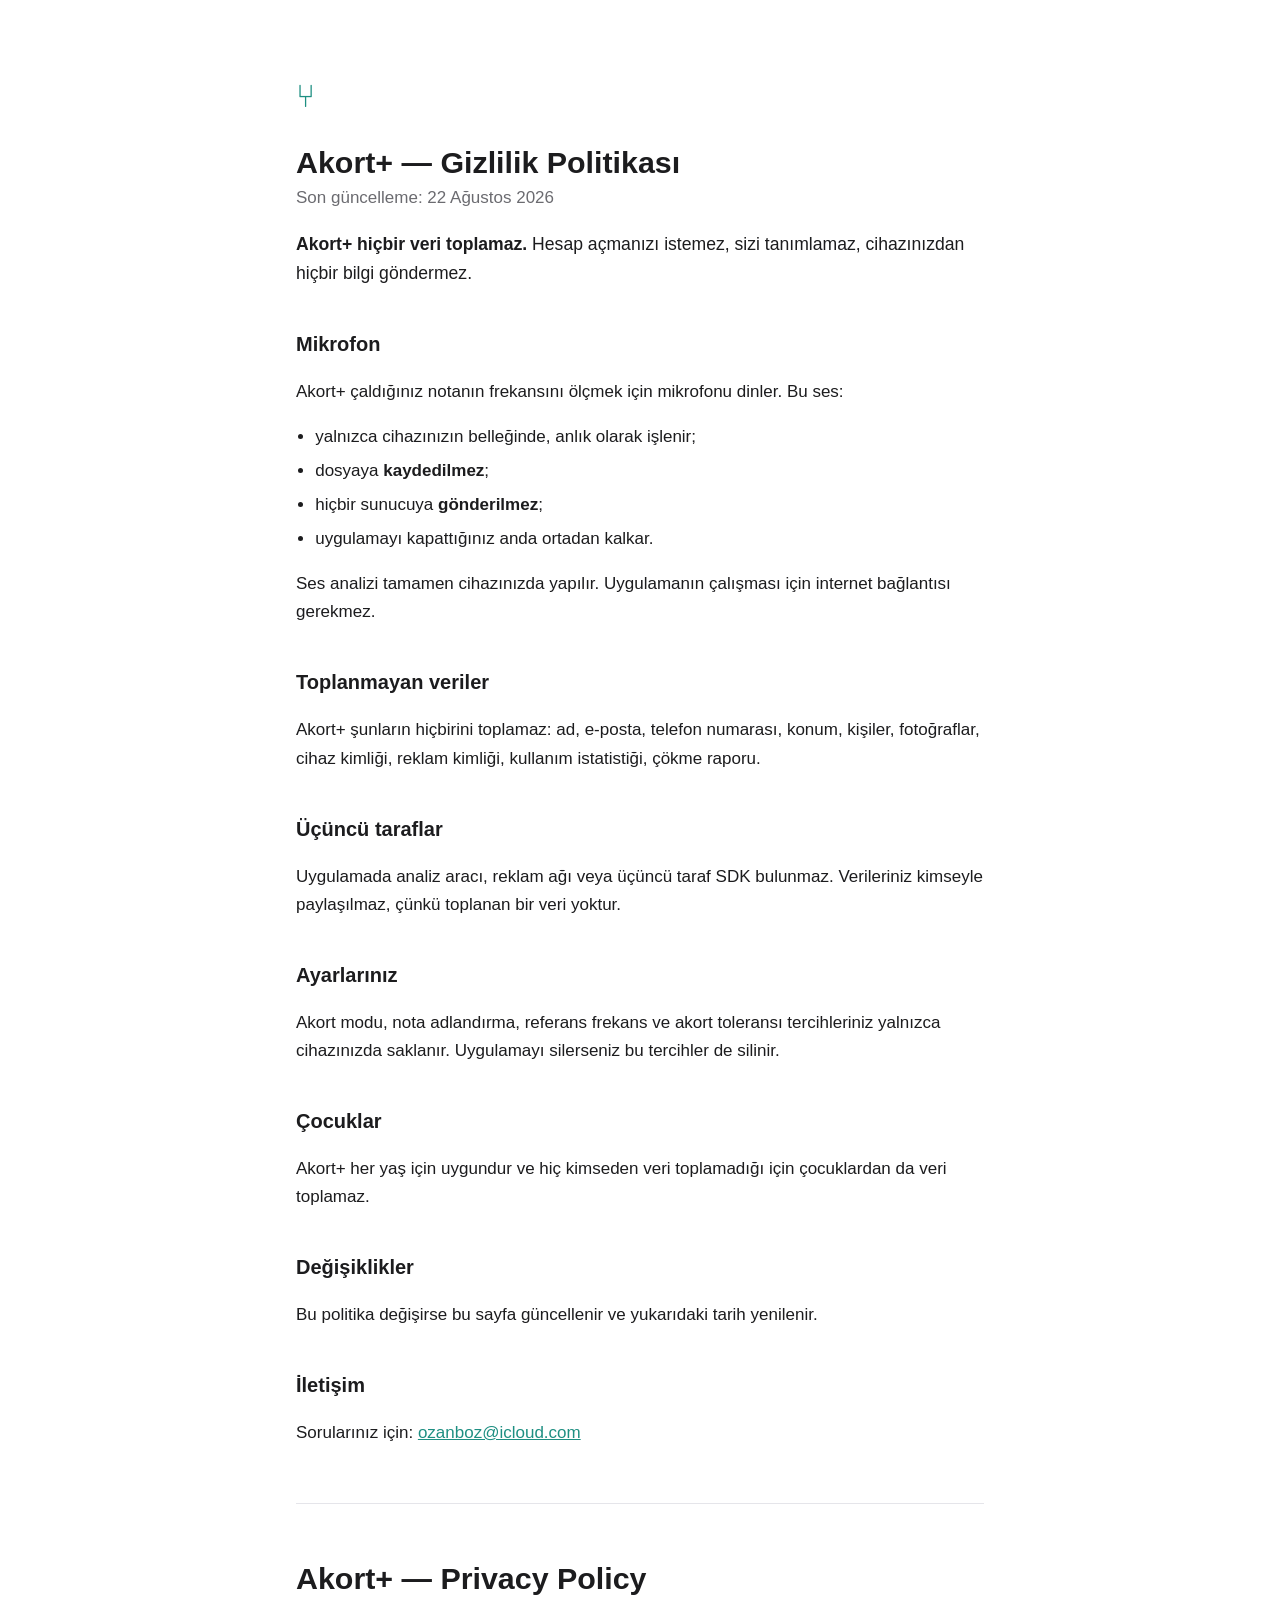
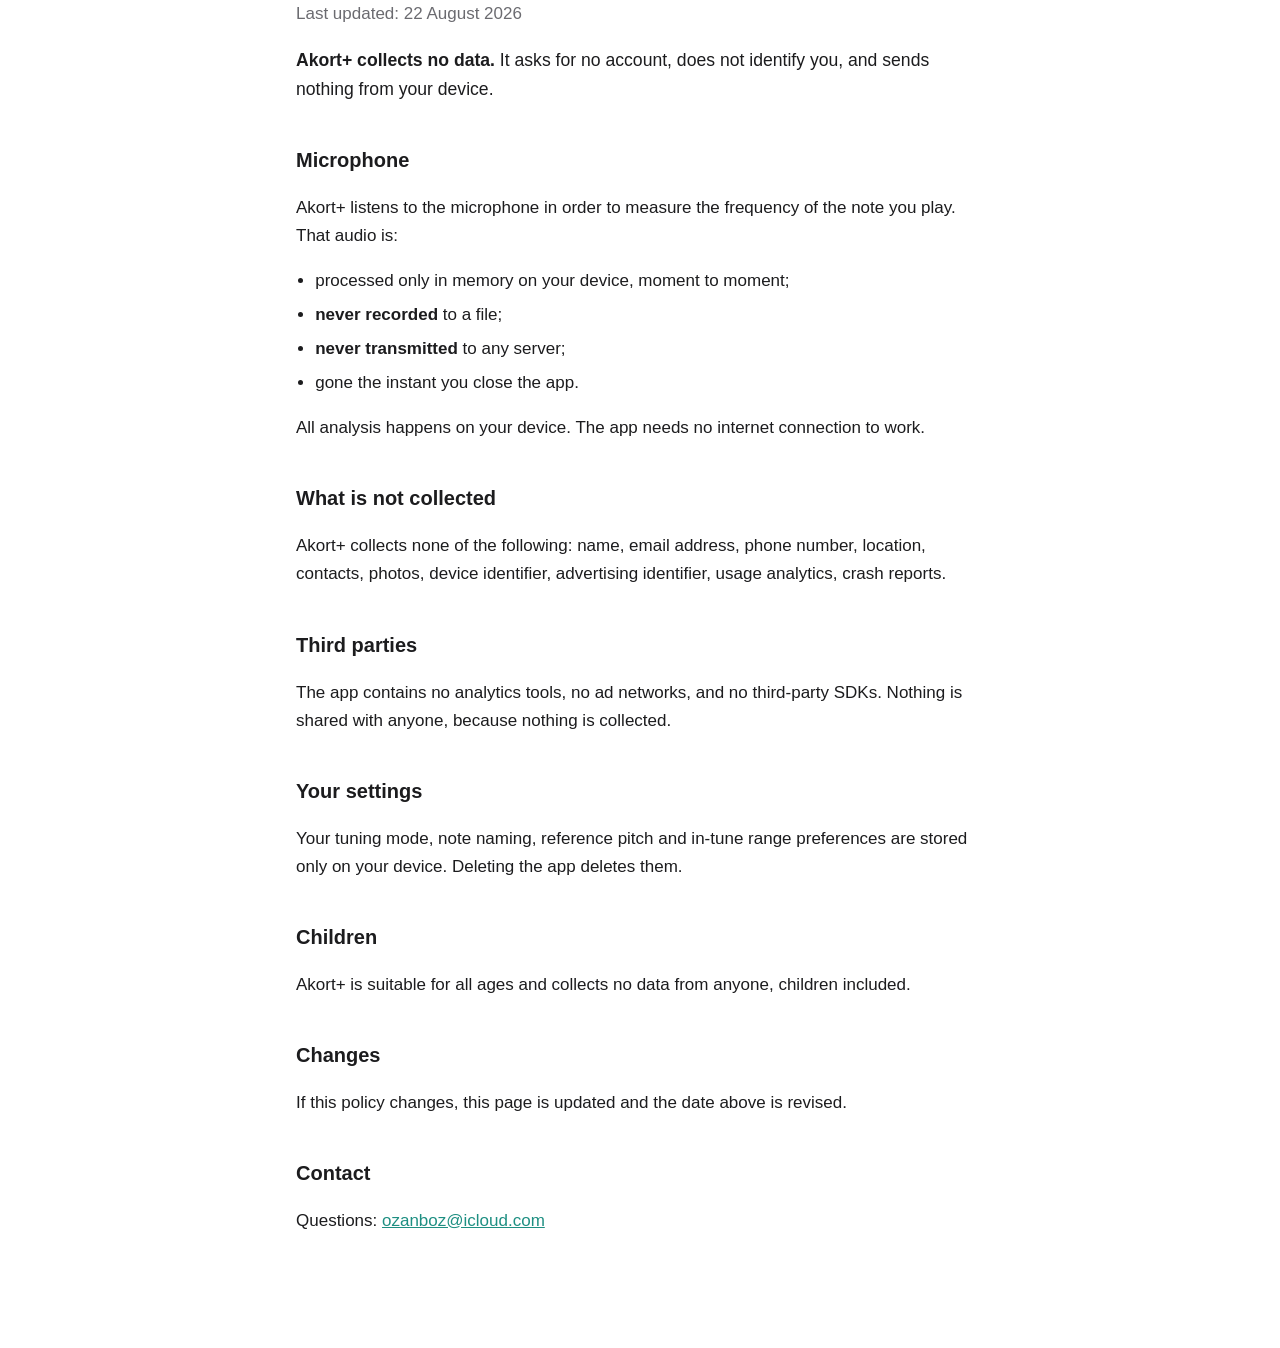
==== index.html @ bc7a1dbe "Add Akort+ privacy policy page" ====
<!DOCTYPE html>
<html lang="tr">
<head>
<meta charset="utf-8">
<meta name="viewport" content="width=device-width, initial-scale=1">
<title>Akort+ — Gizlilik Politikası / Privacy Policy</title>
<style>
  :root {
    --accent: #1e8f82;
    --text: #1c1c1e;
    --muted: #6b6b70;
    --bg: #ffffff;
    --rule: #e5e5ea;
  }
  @media (prefers-color-scheme: dark) {
    :root { --text: #f2f2f7; --muted: #a1a1a6; --bg: #1c1c1e; --rule: #38383a; }
  }
  * { box-sizing: border-box; }
  body {
    margin: 0 auto; padding: 48px 24px 96px; max-width: 46rem;
    background: var(--bg); color: var(--text);
    font: 17px/1.65 -apple-system, BlinkMacSystemFont, "Segoe UI", Roboto, sans-serif;
  }
  h1 { font-size: 1.9rem; line-height: 1.2; margin: 0 0 4px; }
  h2 { font-size: 1.25rem; margin: 40px 0 8px; }
  .sub { color: var(--muted); margin: 0 0 8px; }
  .lede { font-size: 1.1rem; }
  hr { border: 0; border-top: 1px solid var(--rule); margin: 56px 0; }
  a { color: var(--accent); }
  ul { padding-left: 1.2rem; }
  li { margin: 6px 0; }
  .fork { color: var(--accent); font-size: 2rem; line-height: 1; }
</style>
</head>
<body>

<p class="fork">⑂</p>

<h1>Akort+ — Gizlilik Politikası</h1>
<p class="sub">Son güncelleme: 22 Ağustos 2026</p>

<p class="lede"><strong>Akort+ hiçbir veri toplamaz.</strong> Hesap açmanızı istemez, sizi tanımlamaz, cihazınızdan hiçbir bilgi göndermez.</p>

<h2>Mikrofon</h2>
<p>Akort+ çaldığınız notanın frekansını ölçmek için mikrofonu dinler. Bu ses:</p>
<ul>
  <li>yalnızca cihazınızın belleğinde, anlık olarak işlenir;</li>
  <li>dosyaya <strong>kaydedilmez</strong>;</li>
  <li>hiçbir sunucuya <strong>gönderilmez</strong>;</li>
  <li>uygulamayı kapattığınız anda ortadan kalkar.</li>
</ul>
<p>Ses analizi tamamen cihazınızda yapılır. Uygulamanın çalışması için internet bağlantısı gerekmez.</p>

<h2>Toplanmayan veriler</h2>
<p>Akort+ şunların hiçbirini toplamaz: ad, e-posta, telefon numarası, konum, kişiler, fotoğraflar, cihaz kimliği, reklam kimliği, kullanım istatistiği, çökme raporu.</p>

<h2>Üçüncü taraflar</h2>
<p>Uygulamada analiz aracı, reklam ağı veya üçüncü taraf SDK bulunmaz. Verileriniz kimseyle paylaşılmaz, çünkü toplanan bir veri yoktur.</p>

<h2>Ayarlarınız</h2>
<p>Akort modu, nota adlandırma, referans frekans ve akort toleransı tercihleriniz yalnızca cihazınızda saklanır. Uygulamayı silerseniz bu tercihler de silinir.</p>

<h2>Çocuklar</h2>
<p>Akort+ her yaş için uygundur ve hiç kimseden veri toplamadığı için çocuklardan da veri toplamaz.</p>

<h2>Değişiklikler</h2>
<p>Bu politika değişirse bu sayfa güncellenir ve yukarıdaki tarih yenilenir.</p>

<h2>İletişim</h2>
<p>Sorularınız için: <a href="mailto:ozanboz@icloud.com">ozanboz@icloud.com</a></p>

<hr>

<h1 lang="en">Akort+ — Privacy Policy</h1>
<p class="sub" lang="en">Last updated: 22 August 2026</p>

<div lang="en">
<p class="lede"><strong>Akort+ collects no data.</strong> It asks for no account, does not identify you, and sends nothing from your device.</p>

<h2>Microphone</h2>
<p>Akort+ listens to the microphone in order to measure the frequency of the note you play. That audio is:</p>
<ul>
  <li>processed only in memory on your device, moment to moment;</li>
  <li><strong>never recorded</strong> to a file;</li>
  <li><strong>never transmitted</strong> to any server;</li>
  <li>gone the instant you close the app.</li>
</ul>
<p>All analysis happens on your device. The app needs no internet connection to work.</p>

<h2>What is not collected</h2>
<p>Akort+ collects none of the following: name, email address, phone number, location, contacts, photos, device identifier, advertising identifier, usage analytics, crash reports.</p>

<h2>Third parties</h2>
<p>The app contains no analytics tools, no ad networks, and no third-party SDKs. Nothing is shared with anyone, because nothing is collected.</p>

<h2>Your settings</h2>
<p>Your tuning mode, note naming, reference pitch and in-tune range preferences are stored only on your device. Deleting the app deletes them.</p>

<h2>Children</h2>
<p>Akort+ is suitable for all ages and collects no data from anyone, children included.</p>

<h2>Changes</h2>
<p>If this policy changes, this page is updated and the date above is revised.</p>

<h2>Contact</h2>
<p>Questions: <a href="mailto:ozanboz@icloud.com">ozanboz@icloud.com</a></p>
</div>

</body>
</html>
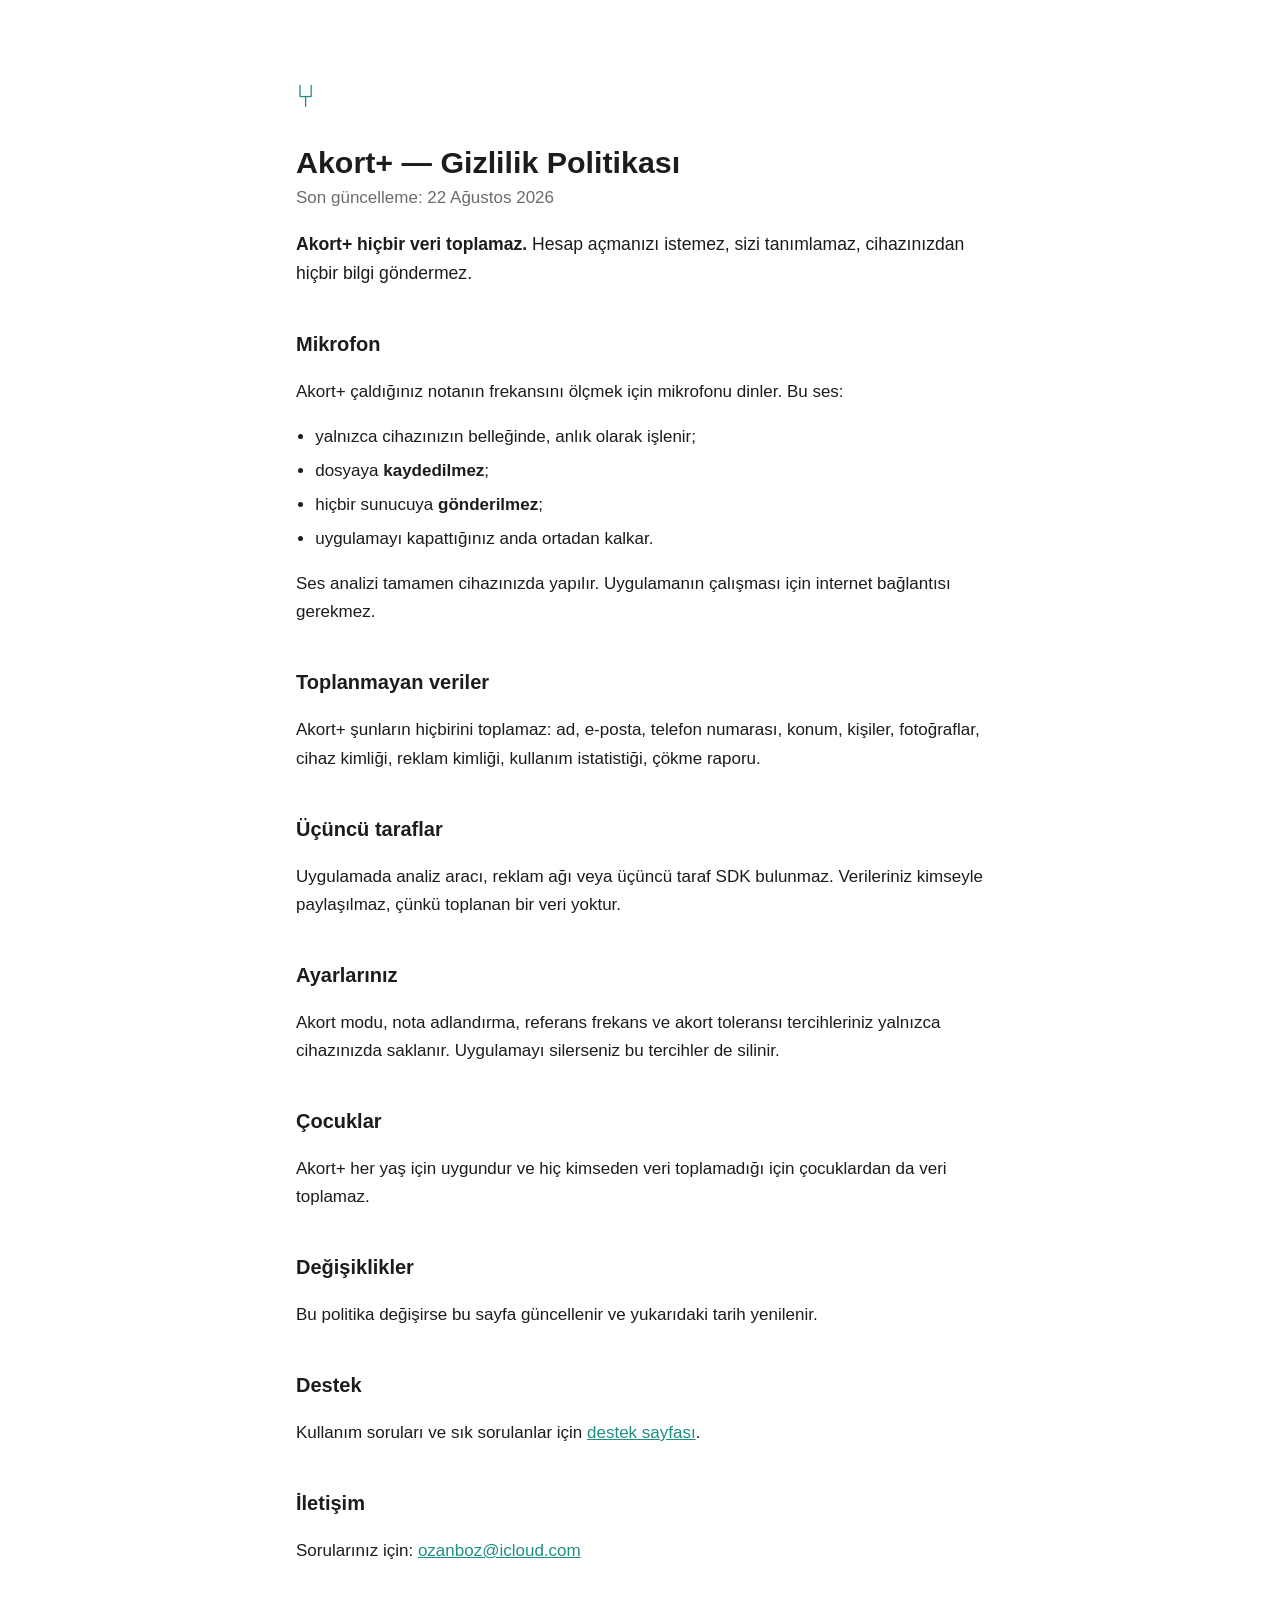
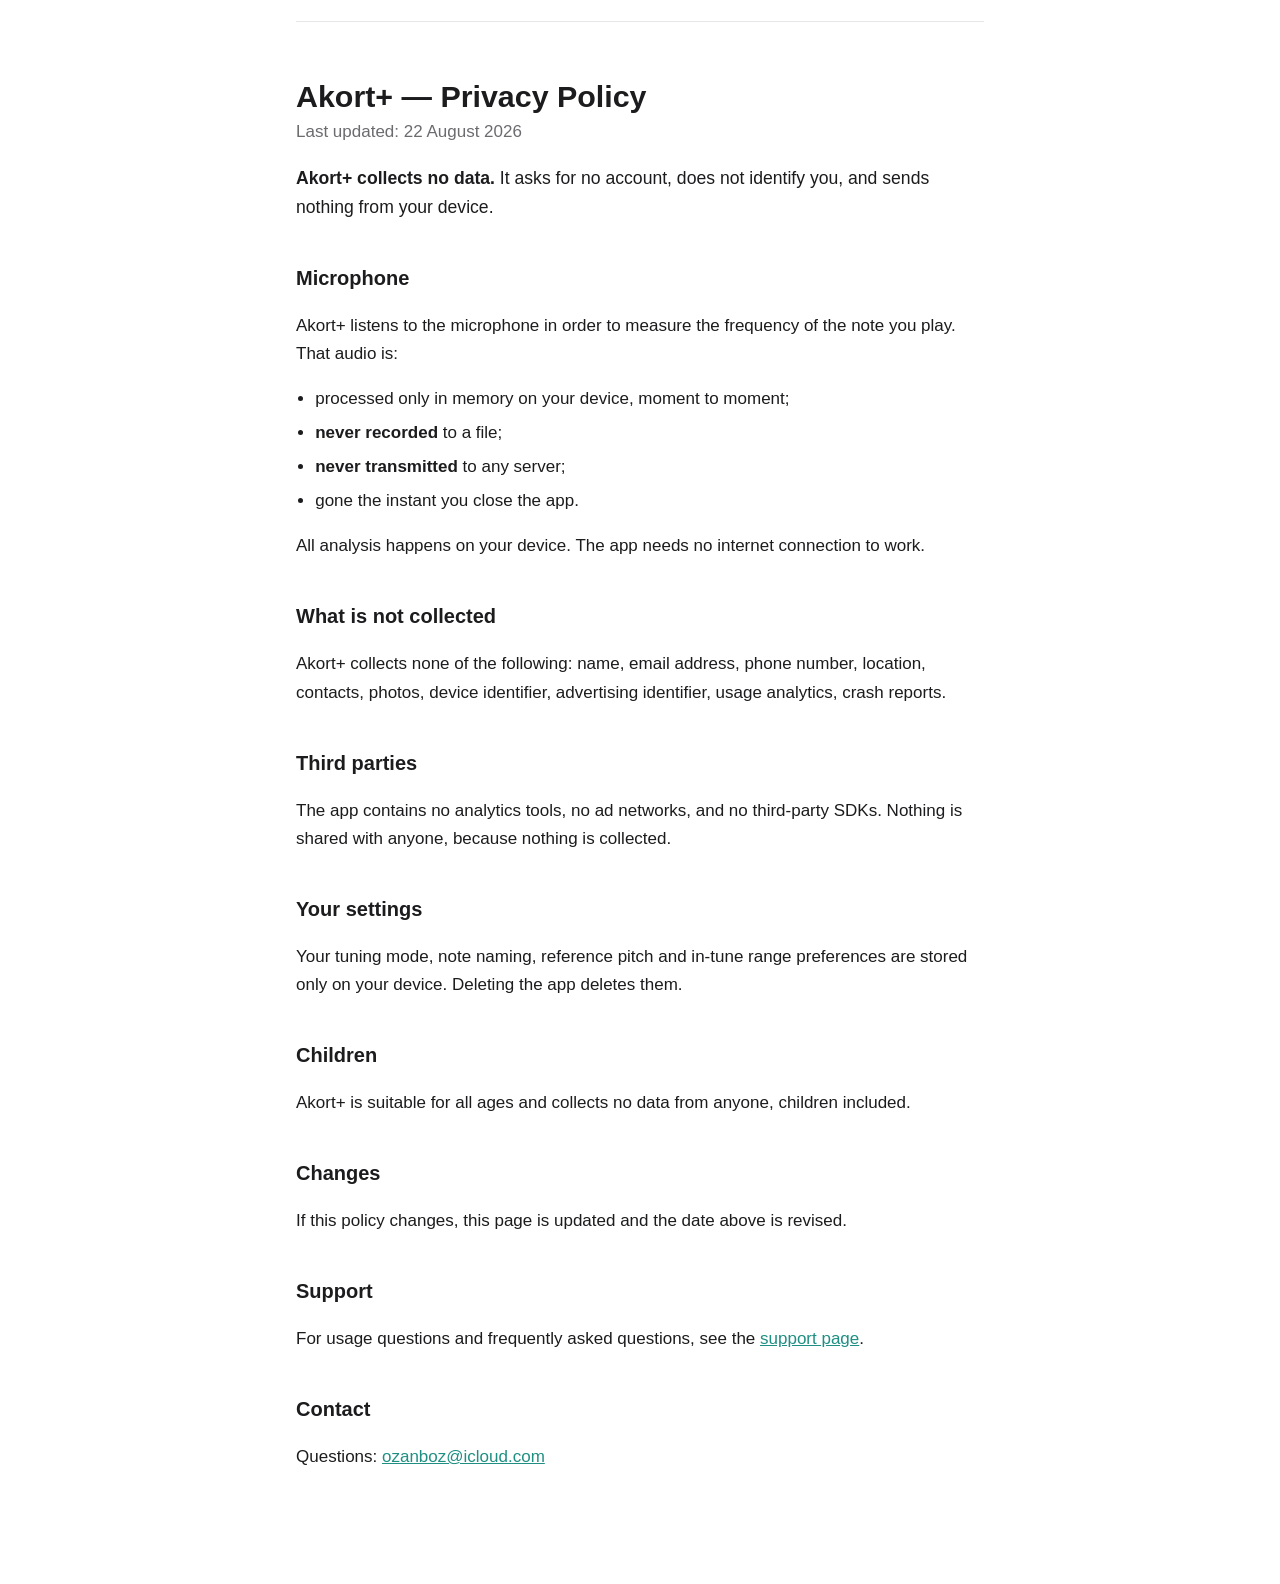
==== commit 6542cc1a: "Add a support page Apple wants a support URL, and the privacy policy was standing in for one. It car" ====
--- a/index.html
+++ b/index.html
@@ -66,6 +66,9 @@
 <h2>Değişiklikler</h2>
 <p>Bu politika değişirse bu sayfa güncellenir ve yukarıdaki tarih yenilenir.</p>
 
+<h2>Destek</h2>
+<p>Kullanım soruları ve sık sorulanlar için <a href="support.html">destek sayfası</a>.</p>
+
 <h2>İletişim</h2>
 <p>Sorularınız için: <a href="mailto:ozanboz@icloud.com">ozanboz@icloud.com</a></p>
 
@@ -102,6 +105,9 @@
 <h2>Changes</h2>
 <p>If this policy changes, this page is updated and the date above is revised.</p>
 
+<h2>Support</h2>
+<p>For usage questions and frequently asked questions, see the <a href="support.html">support page</a>.</p>
+
 <h2>Contact</h2>
 <p>Questions: <a href="mailto:ozanboz@icloud.com">ozanboz@icloud.com</a></p>
 </div>
